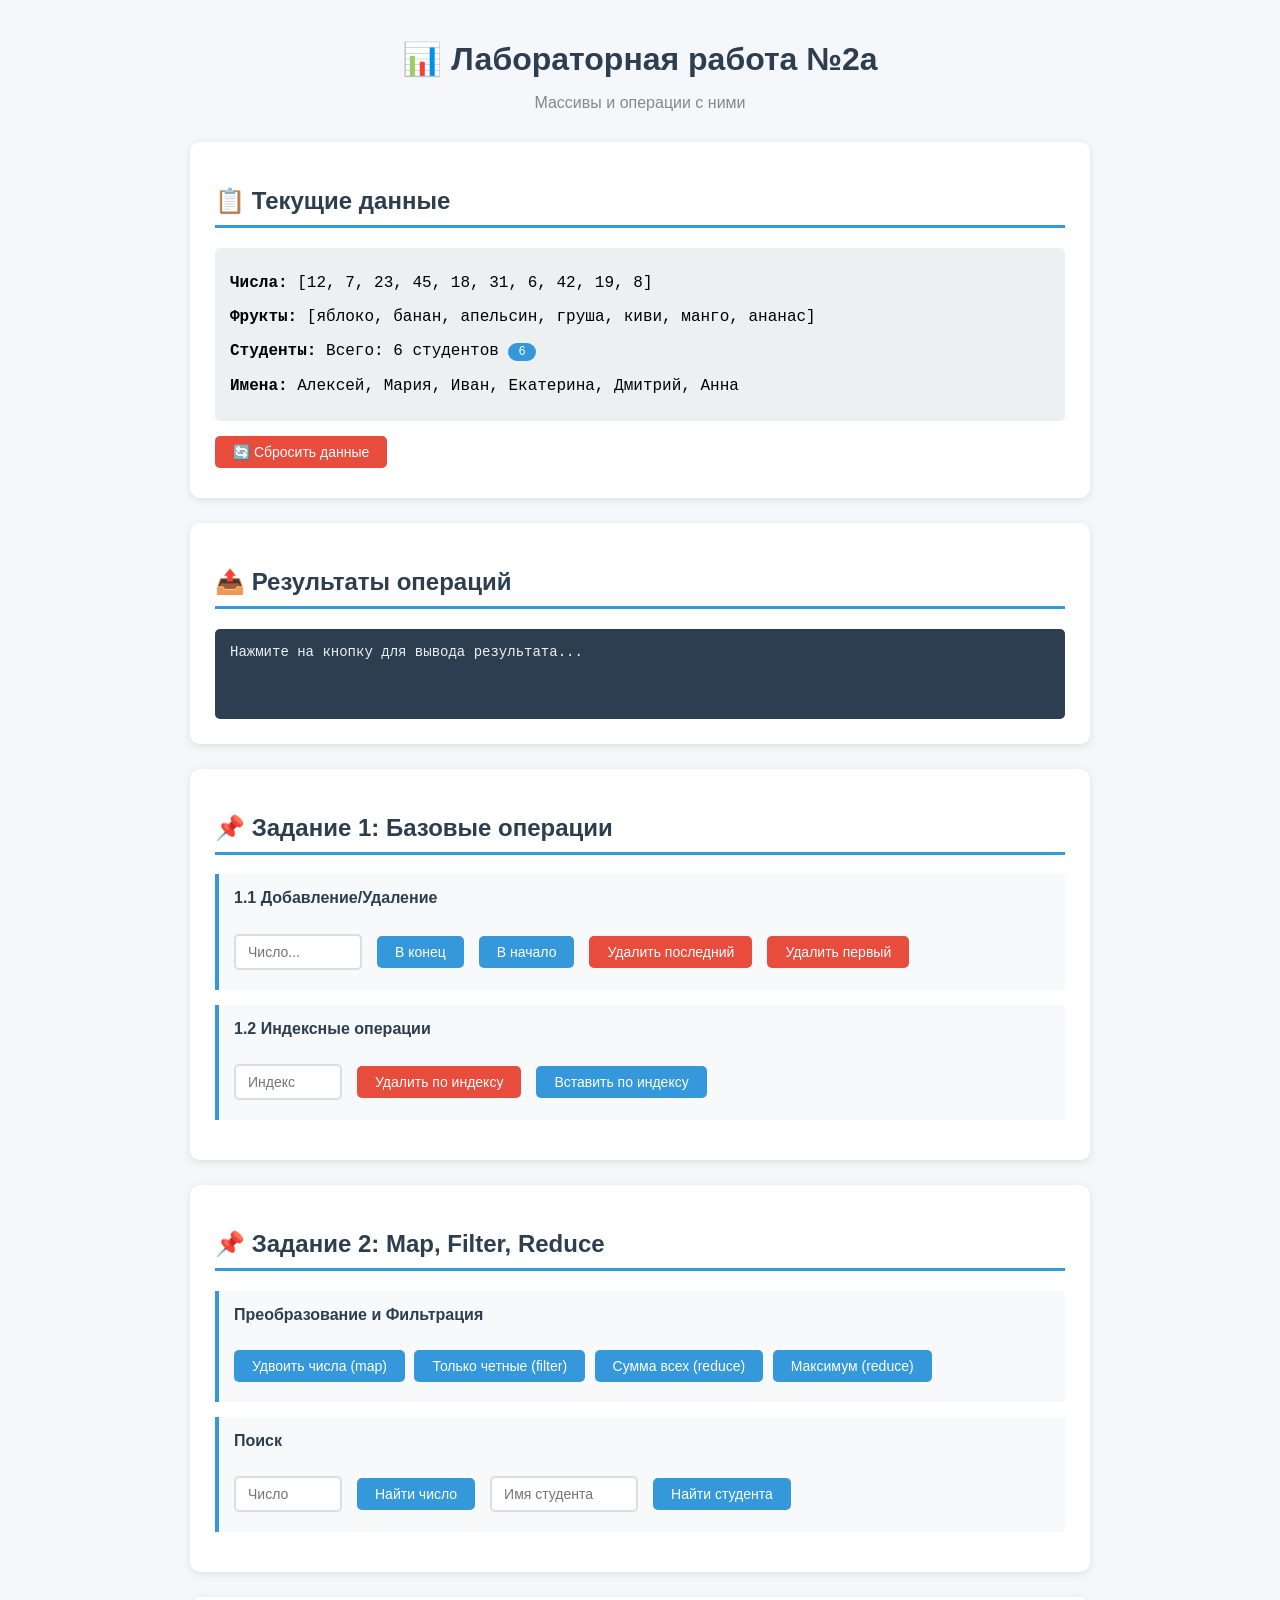
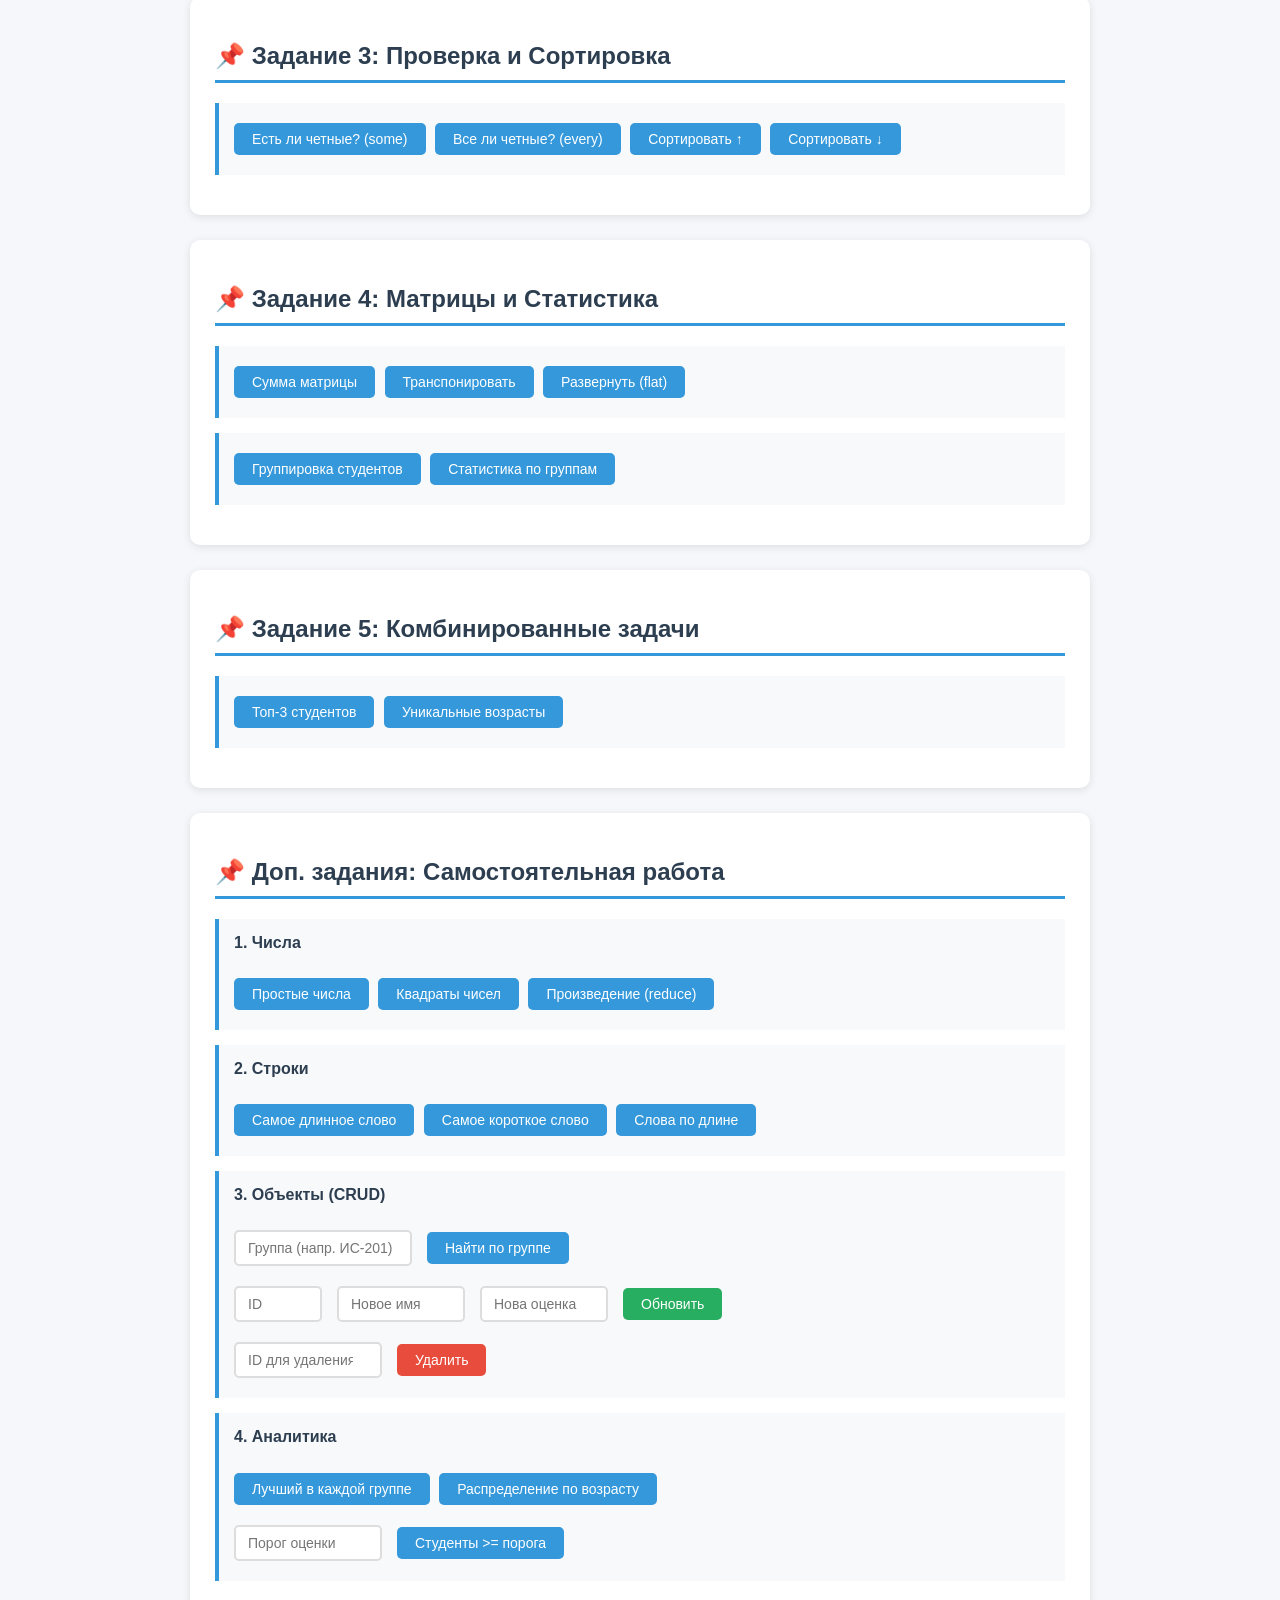
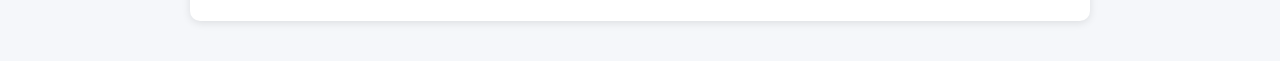
==== 3/lab2a.html @ 3e05e893 "Add files via upload" ====
<!DOCTYPE html>
<html lang="ru">
<head>
    <meta charset="UTF-8">
    <title>Лабораторная 2а — Массивы</title>
    <style>
        body {
            font-family: 'Segoe UI', Tahoma, Geneva, Verdana, sans-serif;
            max-width: 900px;
            margin: 40px auto;
            padding: 0 20px;
            background: #f5f7fa;
        }
        .section {
            background: white;
            padding: 25px;
            margin-bottom: 25px;
            border-radius: 10px;
            box-shadow: 0 2px 8px rgba(0,0,0,0.1);
        }
        h2 {
            color: #2c3e50;
            border-bottom: 3px solid #3498db;
            padding-bottom: 10px;
        }
        .task {
            background: #f8f9fa;
            padding: 15px;
            border-left: 4px solid #3498db;
            margin: 15px 0;
        }
        .task h4 {
            margin-top: 0;
            color: #2c3e50;
        }
        button {
            background: #3498db;
            color: white;
            border: none;
            padding: 8px 18px;
            border-radius: 5px;
            cursor: pointer;
            margin: 5px 5px 5px 0;
            font-size: 14px;
            transition: all 0.3s;
        }
        button:hover {
            background: #2980b9;
            transform: scale(1.02);
        }
        button.danger {
            background: #e74c3c;
        }
        button.danger:hover {
            background: #c0392b;
        }
        button.success {
            background: #27ae60;
        }
        button.success:hover {
            background: #229954;
        }
        .output {
            background: #2c3e50;
            color: #ecf0f1;
            padding: 15px;
            border-radius: 5px;
            font-family: 'Courier New', monospace;
            font-size: 14px;
            min-height: 60px;
            margin-top: 15px;
            white-space: pre-wrap;
            overflow-x: auto;
        }
        .data-display {
            background: #ecf0f1;
            padding: 10px 15px;
            border-radius: 5px;
            font-family: 'Courier New', monospace;
            margin: 10px 0;
        }
        input, select {
            padding: 8px 12px;
            border: 2px solid #ddd;
            border-radius: 5px;
            font-size: 14px;
            margin: 5px 5px 5px 0;
        }
        input:focus {
            border-color: #3498db;
            outline: none;
        }
        .flex {
            display: flex;
            gap: 10px;
            flex-wrap: wrap;
            align-items: center;
        }
        .badge {
            display: inline-block;
            background: #3498db;
            color: white;
            padding: 2px 10px;
            border-radius: 12px;
            font-size: 12px;
        }
    </style>
</head>
<body>
    <h1 style="text-align: center; color: #2c3e50; margin-bottom: 10px;">
        📊 Лабораторная работа №2а
    </h1>
    <p style="text-align: center; color: #7f8c8d; margin-bottom: 30px;">
        Массивы и операции с ними
    </p>

    <div id="app">
        <!-- Сюда вставится интерфейс через JS -->
    </div>

    <!-- ВАЖНО: Скрипт должен быть подключен ПОСЛЕ div#app -->
    <script src="lab2a.js"></script>
</body>
</html>
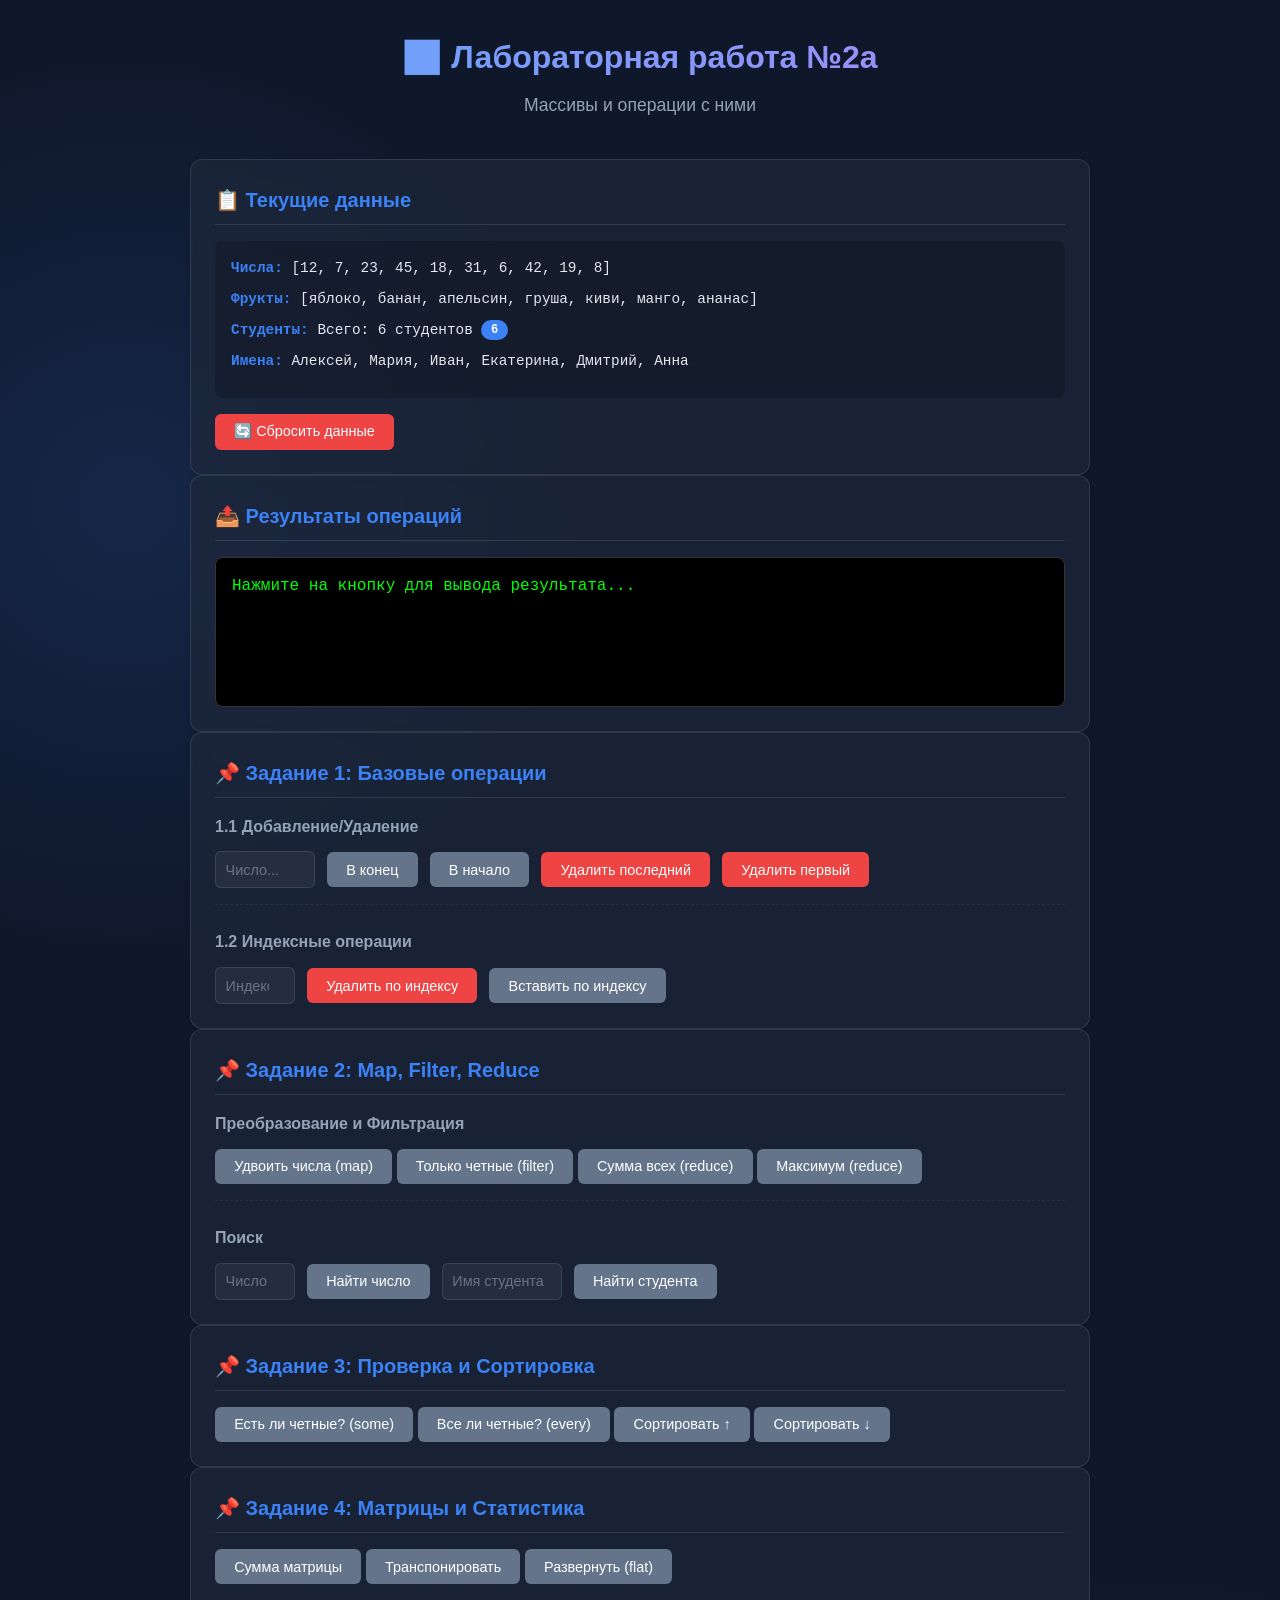
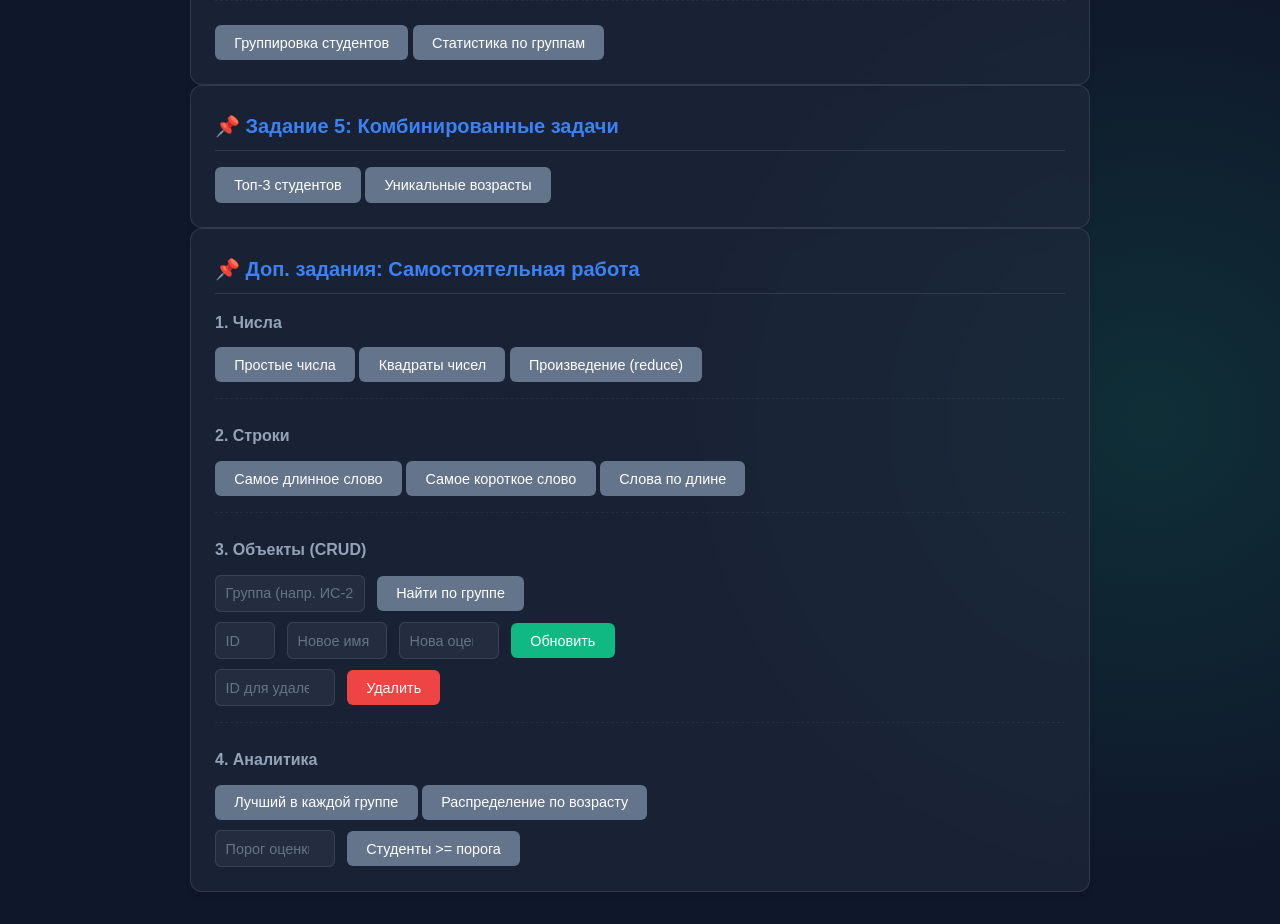
==== commit 24a79c53: "Update lab2a.html" ====
--- a/3/lab2a.html
+++ b/3/lab2a.html
@@ -2,123 +2,258 @@
 <html lang="ru">
 <head>
     <meta charset="UTF-8">
+    <meta name="viewport" content="width=device-width, initial-scale=1.0">
     <title>Лабораторная 2а — Массивы</title>
     <style>
+        /* ============================================
+           СОВРЕМЕННЫЙ CSS ДЛЯ ЛАБОРАТОРНОЙ РАБОТЫ
+           ============================================ */
+        
+        :root {
+            --bg-color: #0f172a;
+            --card-bg: rgba(30, 41, 59, 0.7);
+            --primary: #3b82f6;
+            --primary-hover: #2563eb;
+            --secondary: #64748b;
+            --accent-green: #10b981;
+            --accent-red: #ef4444;
+            --text-main: #e2e8f0;
+            --text-muted: #94a3b8;
+            --border-radius: 12px;
+            --shadow: 0 4px 6px -1px rgba(0, 0, 0, 0.1), 0 2px 4px -1px rgba(0, 0, 0, 0.06);
+            --glass-border: 1px solid rgba(255, 255, 255, 0.1);
+        }
+
+        * {
+            box-sizing: border-box;
+            margin: 0;
+            padding: 0;
+        }
+
         body {
-            font-family: 'Segoe UI', Tahoma, Geneva, Verdana, sans-serif;
+            font-family: 'Segoe UI', Roboto, Helvetica, Arial, sans-serif;
+            background-color: var(--bg-color);
+            color: var(--text-main);
+            line-height: 1.6;
+            min-height: 100vh;
+            display: flex;
+            justify-content: center;
+            align-items: flex-start;
+            padding: 2rem;
+            background-image: 
+                radial-gradient(circle at 10% 20%, rgba(59, 130, 246, 0.15) 0%, transparent 20%),
+                radial-gradient(circle at 90% 80%, rgba(16, 185, 129, 0.15) 0%, transparent 20%);
+        }
+
+        .container {
+            width: 100%;
             max-width: 900px;
-            margin: 40px auto;
-            padding: 0 20px;
-            background: #f5f7fa;
-        }
+            display: grid;
+            gap: 1.5rem;
+        }
+
+        header {
+            text-align: center;
+            margin-bottom: 1rem;
+        }
+
+        h1 {
+            font-size: 2rem;
+            font-weight: 700;
+            background: linear-gradient(to right, #60a5fa, #a78bfa);
+            -webkit-background-clip: text;
+            -webkit-text-fill-color: transparent;
+            margin-bottom: 0.5rem;
+        }
+
+        p.subtitle {
+            color: var(--text-muted);
+            font-size: 1.1rem;
+        }
+
+        /* Секции карточек */
         .section {
-            background: white;
-            padding: 25px;
-            margin-bottom: 25px;
-            border-radius: 10px;
-            box-shadow: 0 2px 8px rgba(0,0,0,0.1);
-        }
-        h2 {
-            color: #2c3e50;
-            border-bottom: 3px solid #3498db;
-            padding-bottom: 10px;
-        }
+            background: var(--card-bg);
+            backdrop-filter: blur(10px);
+            -webkit-backdrop-filter: blur(10px);
+            border: var(--glass-border);
+            border-radius: var(--border-radius);
+            padding: 1.5rem;
+            box-shadow: var(--shadow);
+            transition: transform 0.2s ease, box-shadow 0.2s ease;
+        }
+
+        .section:hover {
+            transform: translateY(-2px);
+            box-shadow: 0 10px 15px -3px rgba(0, 0, 0, 0.2);
+        }
+
+        .section h2 {
+            font-size: 1.25rem;
+            margin-bottom: 1rem;
+            color: var(--primary);
+            border-bottom: 1px solid rgba(255,255,255,0.1);
+            padding-bottom: 0.5rem;
+            display: flex;
+            align-items: center;
+            gap: 0.5rem;
+        }
+
         .task {
-            background: #f8f9fa;
-            padding: 15px;
-            border-left: 4px solid #3498db;
-            margin: 15px 0;
-        }
+            margin-bottom: 1.5rem;
+            padding-bottom: 1rem;
+            border-bottom: 1px dashed rgba(255,255,255,0.05);
+        }
+
+        .task:last-child {
+            border-bottom: none;
+            margin-bottom: 0;
+            padding-bottom: 0;
+        }
+
         .task h4 {
-            margin-top: 0;
-            color: #2c3e50;
-        }
+            font-size: 1rem;
+            color: var(--text-muted);
+            margin-bottom: 0.75rem;
+            font-weight: 600;
+        }
+
+        /* Отображение данных */
+        .data-display {
+            background: rgba(0, 0, 0, 0.2);
+            padding: 1rem;
+            border-radius: 8px;
+            margin-bottom: 1rem;
+            font-family: 'Consolas', 'Monaco', monospace;
+            font-size: 0.9rem;
+        }
+
+        .data-display p {
+            margin-bottom: 0.5rem;
+        }
+
+        .data-display strong {
+            color: var(--primary);
+        }
+
+        .badge {
+            background: var(--primary);
+            color: white;
+            padding: 0.2rem 0.6rem;
+            border-radius: 999px;
+            font-size: 0.75rem;
+            font-weight: bold;
+            vertical-align: middle;
+        }
+
+        /* Вывод результатов */
+        .output {
+            background: #000;
+            color: #0f0; /* Классический терминальный зеленый */
+            font-family: 'Consolas', 'Courier New', monospace;
+            padding: 1rem;
+            border-radius: 8px;
+            min-height: 150px;
+            overflow-y: auto;
+            white-space: pre-wrap;
+            word-break: break-word;
+            border: 1px solid #333;
+            box-shadow: inset 0 2px 4px rgba(0,0,0,0.5);
+        }
+
+        /* Кнопки и формы */
+        .flex {
+            display: flex;
+            flex-wrap: wrap;
+            gap: 0.75rem;
+            align-items: center;
+            margin-top: 0.5rem;
+        }
+
         button {
-            background: #3498db;
+            background: var(--secondary);
             color: white;
             border: none;
-            padding: 8px 18px;
-            border-radius: 5px;
+            padding: 0.6rem 1.2rem;
+            border-radius: 6px;
             cursor: pointer;
-            margin: 5px 5px 5px 0;
-            font-size: 14px;
-            transition: all 0.3s;
-        }
+            font-size: 0.9rem;
+            font-weight: 500;
+            transition: all 0.2s ease;
+            display: inline-flex;
+            align-items: center;
+            justify-content: center;
+        }
+
         button:hover {
-            background: #2980b9;
+            filter: brightness(1.1);
             transform: scale(1.02);
         }
+
+        button:active {
+            transform: scale(0.98);
+        }
+
+        /* Специфичные цвета кнопок через классы из JS */
         button.danger {
-            background: #e74c3c;
-        }
-        button.danger:hover {
-            background: #c0392b;
-        }
+            background: var(--accent-red);
+        }
+        
         button.success {
-            background: #27ae60;
-        }
-        button.success:hover {
-            background: #229954;
-        }
-        .output {
-            background: #2c3e50;
-            color: #ecf0f1;
-            padding: 15px;
-            border-radius: 5px;
-            font-family: 'Courier New', monospace;
-            font-size: 14px;
-            min-height: 60px;
-            margin-top: 15px;
-            white-space: pre-wrap;
-            overflow-x: auto;
-        }
-        .data-display {
-            background: #ecf0f1;
-            padding: 10px 15px;
-            border-radius: 5px;
-            font-family: 'Courier New', monospace;
-            margin: 10px 0;
-        }
-        input, select {
-            padding: 8px 12px;
-            border: 2px solid #ddd;
-            border-radius: 5px;
-            font-size: 14px;
-            margin: 5px 5px 5px 0;
-        }
+            background: var(--accent-green);
+        }
+
+        input[type="text"],
+        input[type="number"] {
+            background: rgba(255, 255, 255, 0.05);
+            border: 1px solid rgba(255, 255, 255, 0.1);
+            color: var(--text-main);
+            padding: 0.6rem;
+            border-radius: 6px;
+            font-size: 0.9rem;
+            outline: none;
+            transition: border-color 0.2s;
+        }
+
         input:focus {
-            border-color: #3498db;
-            outline: none;
-        }
-        .flex {
-            display: flex;
-            gap: 10px;
-            flex-wrap: wrap;
-            align-items: center;
-        }
-        .badge {
-            display: inline-block;
-            background: #3498db;
-            color: white;
-            padding: 2px 10px;
-            border-radius: 12px;
-            font-size: 12px;
+            border-color: var(--primary);
+            background: rgba(255, 255, 255, 0.1);
+        }
+
+        input::placeholder {
+            color: var(--text-muted);
+            opacity: 0.6;
+        }
+
+        /* Адаптивность */
+        @media (max-width: 600px) {
+            body {
+                padding: 1rem;
+            }
+            
+            .flex {
+                flex-direction: column;
+                align-items: stretch;
+            }
+            
+            button, input {
+                width: 100%;
+            }
         }
     </style>
 </head>
 <body>
-    <h1 style="text-align: center; color: #2c3e50; margin-bottom: 10px;">
-        📊 Лабораторная работа №2а
-    </h1>
-    <p style="text-align: center; color: #7f8c8d; margin-bottom: 30px;">
-        Массивы и операции с ними
-    </p>
-
-    <div id="app">
-        <!-- Сюда вставится интерфейс через JS -->
-    </div>
-
-    <!-- ВАЖНО: Скрипт должен быть подключен ПОСЛЕ div#app -->
-    <script src="lab2a.js"></script>
+
+<div class="container">
+    <header>
+        <h1>📊 Лабораторная работа №2а</h1>
+        <p class="subtitle">Массивы и операции с ними</p>
+    </header>
+
+    <!-- Сюда будет вставлен контент из createUI() -->
+    <div id="app"></div>
+</div>
+
+<script src="lab2a.js"></script>
 </body>
-</html>+</html>
